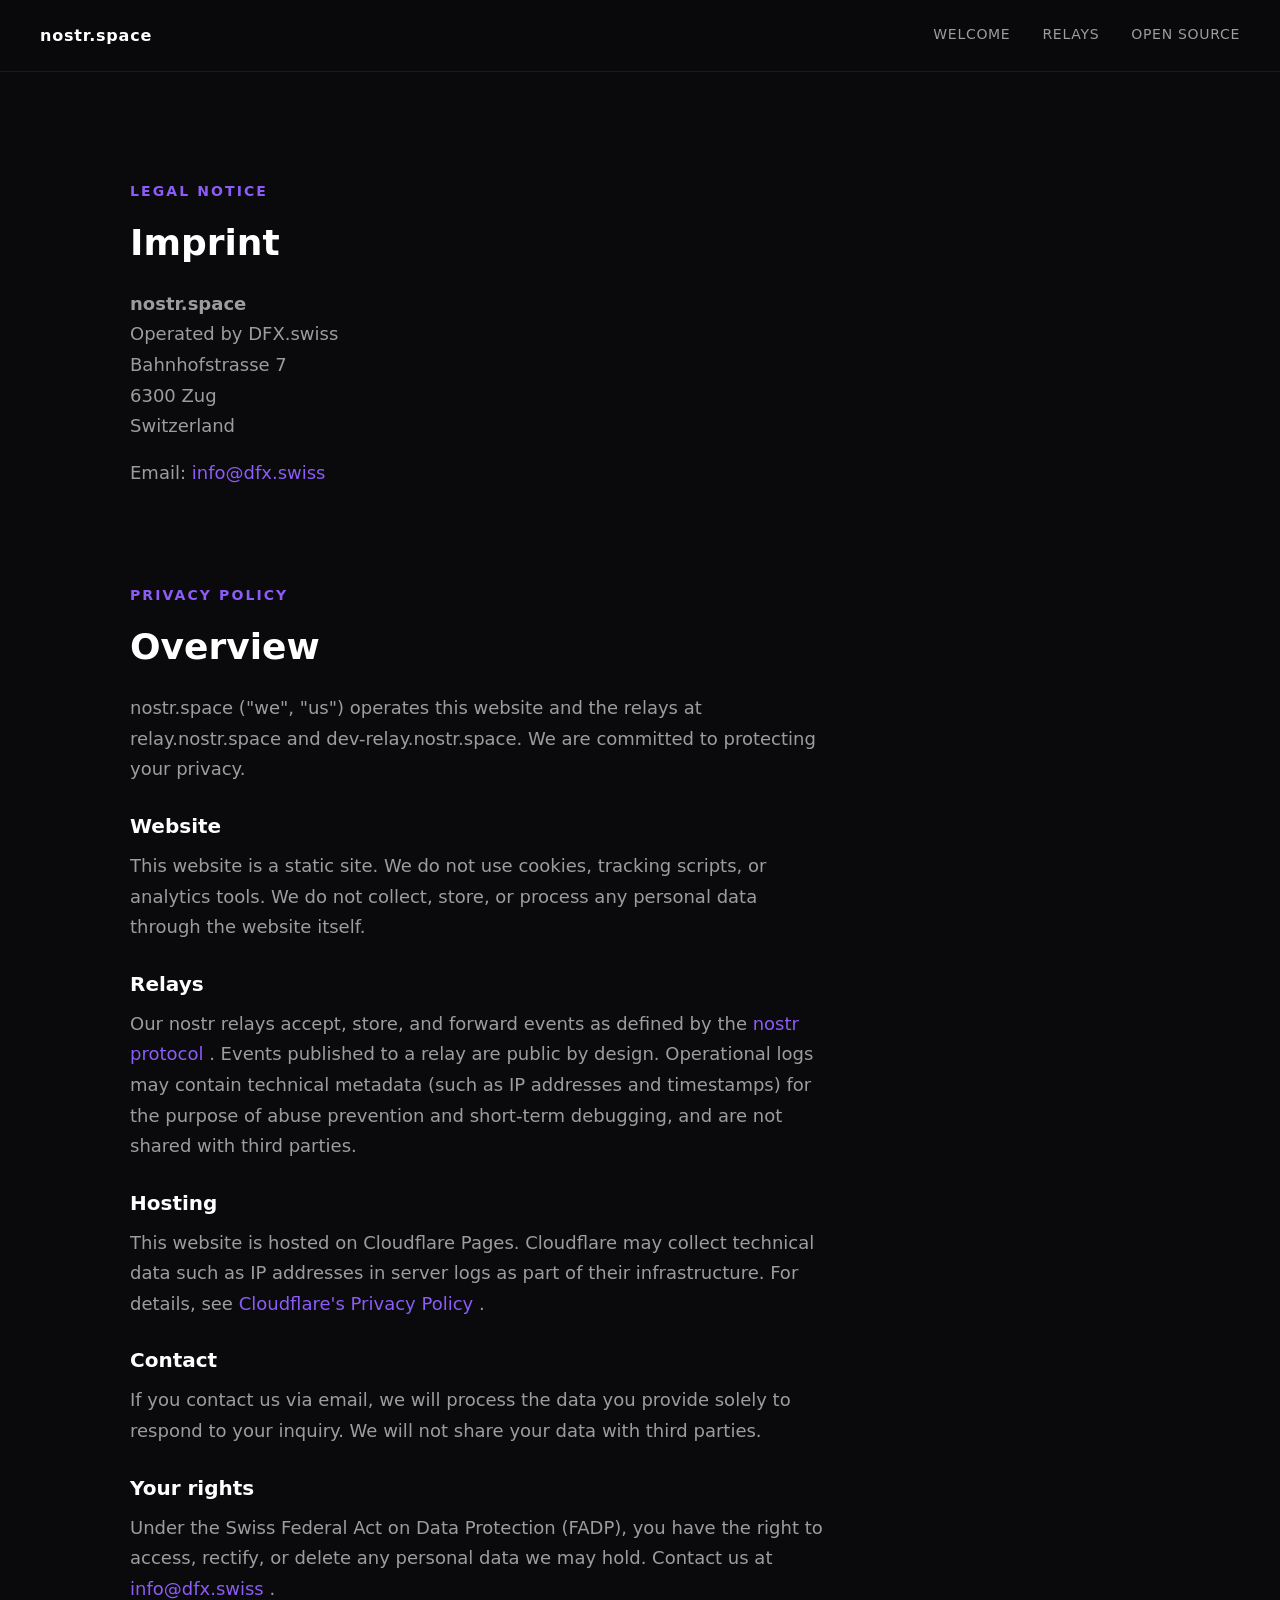
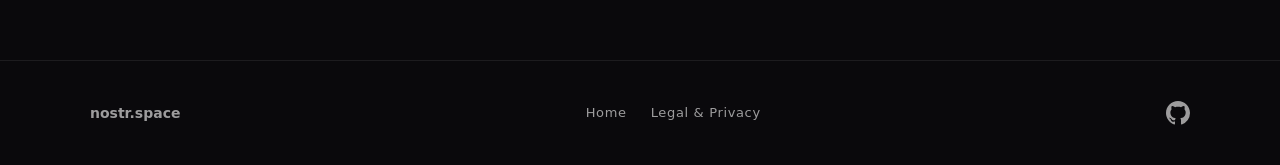
==== legal.html @ 6491a893 "chore: initial website scaffold Static HTML/CSS landing page for nostr.space.  - Hero welcome + Rela" ====
<!doctype html>
<html lang="en">
    <head>
        <meta charset="utf-8" />
        <meta name="viewport" content="width=device-width, initial-scale=1" />
        <title>Legal Notice & Privacy — nostr.space</title>
        <meta property="og:title" content="Legal Notice & Privacy — nostr.space" />
        <meta property="og:description" content="Legal notice and privacy policy of nostr.space." />
        <meta name="twitter:card" content="summary" />
        <meta name="twitter:title" content="Legal Notice & Privacy — nostr.space" />
        <meta name="twitter:description" content="Legal notice and privacy policy of nostr.space." />
        <link rel="canonical" href="https://nostr.space/legal.html" />
        <link rel="stylesheet" type="text/css" href="style.css" />
        <link rel="icon" type="image/svg+xml" href="assets/favicon.svg" />
    </head>

    <body>
        <header class="fade-in">
            <a href="/" class="logo-link">
                <span class="logo-text">nostr.space</span>
            </a>
            <nav>
                <a href="/#welcome">Welcome</a>
                <a href="/#relays">Relays</a>
                <a href="/#open-source">Open Source</a>
            </nav>
            <button class="nav-toggle" aria-label="Menu">
                <span></span>
                <span></span>
                <span></span>
            </button>
        </header>

        <main class="legal-page">
            <section>
                <h1>Legal Notice</h1>
                <h2>Imprint</h2>
                <p>
                    <strong>nostr.space</strong>
                    <br />
                    Operated by DFX.swiss
                    <br />
                    Bahnhofstrasse 7
                    <br />
                    6300 Zug
                    <br />
                    Switzerland
                </p>
                <p>
                    Email:
                    <a href="mailto:info@dfx.swiss">info@dfx.swiss</a>
                </p>
            </section>

            <section>
                <h1>Privacy Policy</h1>
                <h2>Overview</h2>
                <p>
                    nostr.space ("we", "us") operates this website and the relays at relay.nostr.space and
                    dev-relay.nostr.space. We are committed to protecting your privacy.
                </p>

                <h3>Website</h3>
                <p>
                    This website is a static site. We do not use cookies, tracking scripts, or analytics tools. We do
                    not collect, store, or process any personal data through the website itself.
                </p>

                <h3>Relays</h3>
                <p>
                    Our nostr relays accept, store, and forward events as defined by the
                    <a href="https://github.com/nostr-protocol/nips" target="_blank" rel="noopener">nostr protocol</a>
                    . Events published to a relay are public by design. Operational logs may contain technical metadata
                    (such as IP addresses and timestamps) for the purpose of abuse prevention and short-term debugging,
                    and are not shared with third parties.
                </p>

                <h3>Hosting</h3>
                <p>
                    This website is hosted on Cloudflare Pages. Cloudflare may collect technical data such as IP
                    addresses in server logs as part of their infrastructure. For details, see
                    <a href="https://www.cloudflare.com/privacypolicy/" target="_blank" rel="noopener">
                        Cloudflare's Privacy Policy
                    </a>
                    .
                </p>

                <h3>Contact</h3>
                <p>
                    If you contact us via email, we will process the data you provide solely to respond to your inquiry.
                    We will not share your data with third parties.
                </p>

                <h3>Your rights</h3>
                <p>
                    Under the Swiss Federal Act on Data Protection (FADP), you have the right to access, rectify, or
                    delete any personal data we may hold. Contact us at
                    <a href="mailto:info@dfx.swiss">info@dfx.swiss</a>
                    .
                </p>
            </section>
        </main>

        <footer>
            <div class="footer-content">
                <span class="footer-name">nostr.space</span>
                <nav class="footer-nav">
                    <a href="/">Home</a>
                    <a href="/legal.html">Legal & Privacy</a>
                </nav>
                <a href="https://github.com/NOSTRSpace" class="footer-social" aria-label="GitHub">
                    <svg width="24" height="24" viewBox="0 0 24 24" fill="currentColor">
                        <path
                            d="M12 0C5.37 0 0 5.37 0 12c0 5.31 3.435 9.795 8.205 11.385.6.105.825-.255.825-.57 0-.285-.015-1.23-.015-2.235-3.015.555-3.795-.735-4.035-1.41-.135-.345-.72-1.41-1.23-1.695-.42-.225-1.02-.78-.015-.795.945-.015 1.62.87 1.845 1.23 1.08 1.815 2.805 1.305 3.495.99.105-.78.42-1.305.765-1.605-2.67-.3-5.46-1.335-5.46-5.925 0-1.305.465-2.385 1.23-3.225-.12-.3-.54-1.53.12-3.18 0 0 1.005-.315 3.3 1.23.96-.27 1.98-.405 3-.405s2.04.135 3 .405c2.295-1.56 3.3-1.23 3.3-1.23.66 1.65.24 2.88.12 3.18.765.84 1.23 1.905 1.23 3.225 0 4.605-2.805 5.625-5.475 5.925.435.375.81 1.095.81 2.22 0 1.605-.015 2.895-.015 3.3 0 .315.225.69.825.57A12.02 12.02 0 0024 12c0-6.63-5.37-12-12-12z"
                        />
                    </svg>
                </a>
            </div>
        </footer>

        <script>
            document.querySelector('.nav-toggle').addEventListener('click', function () {
                document.querySelector('header nav').classList.toggle('open');
            });
        </script>
    </body>
</html>
---- style.css ----
:root {
    --color-bg: #0a090c;
    --color-surface: #13121a;
    --color-text: #ffffff;
    --color-text-secondary: rgba(255, 255, 255, 0.6);
    --color-accent: #8b5cf6;
    --color-accent-dim: rgba(139, 92, 246, 0.15);
    --color-border: rgba(255, 255, 255, 0.08);
    --font: -apple-system, system-ui, BlinkMacSystemFont, 'Segoe UI', Roboto, Helvetica, Arial, sans-serif;
    --font-mono: ui-monospace, SFMono-Regular, 'SF Mono', Menlo, Monaco, Consolas, monospace;
    --text-size: 18px;
    --line-height: 1.7;
    --max-width: 1100px;
}

/* Reset */
*,
*::before,
*::after {
    box-sizing: border-box;
    margin: 0;
    padding: 0;
}

html {
    background: var(--color-bg);
    scroll-behavior: smooth;
}

body {
    font-family: var(--font);
    font-size: var(--text-size);
    line-height: var(--line-height);
    color: var(--color-text);
    -webkit-font-smoothing: antialiased;
    text-rendering: optimizeLegibility;
    overflow-x: hidden;
}

a {
    color: var(--color-accent);
    text-decoration: none;
    transition: opacity 0.2s;
}

a:hover {
    opacity: 0.8;
}

/* ============ Header ============ */

header {
    position: fixed;
    top: 0;
    left: 0;
    right: 0;
    z-index: 100;
    display: flex;
    align-items: center;
    justify-content: space-between;
    padding: 20px 40px;
    background: rgba(10, 9, 12, 0.85);
    backdrop-filter: blur(20px);
    -webkit-backdrop-filter: blur(20px);
    border-bottom: 1px solid var(--color-border);
}

.logo-link {
    text-decoration: none;
}

.logo-text {
    font-size: 16px;
    font-weight: 700;
    letter-spacing: 0.05em;
    color: var(--color-text);
}

header nav {
    display: flex;
    gap: 32px;
    align-items: center;
}

header nav a {
    color: var(--color-text-secondary);
    font-size: 14px;
    font-weight: 500;
    letter-spacing: 0.05em;
    text-transform: uppercase;
    transition: color 0.2s;
}

header nav a:hover {
    color: var(--color-text);
    opacity: 1;
}

.nav-toggle {
    display: none;
    flex-direction: column;
    gap: 5px;
    background: none;
    border: none;
    cursor: pointer;
    padding: 4px;
}

.nav-toggle span {
    display: block;
    width: 24px;
    height: 2px;
    background: var(--color-text);
    transition: transform 0.2s;
}

/* ============ Hero ============ */

.hero {
    position: relative;
    display: flex;
    align-items: center;
    justify-content: center;
    min-height: 100vh;
    padding: 120px 40px 80px;
    text-align: center;
    overflow: hidden;
}

.glow {
    position: absolute;
    top: 50%;
    left: 50%;
    transform: translate(-50%, -50%);
    width: 600px;
    height: 600px;
    background: radial-gradient(circle, rgba(139, 92, 246, 0.12) 0%, transparent 70%);
    border-radius: 50%;
    pointer-events: none;
}

.headline {
    position: relative;
    max-width: 800px;
}

.headline h1 {
    font-size: clamp(36px, 6vw, 64px);
    font-weight: 700;
    line-height: 1.15;
    letter-spacing: -0.02em;
    margin-bottom: 24px;
}

.headline p {
    font-size: clamp(16px, 2vw, 20px);
    color: var(--color-text-secondary);
    max-width: 600px;
    margin: 0 auto 40px;
    line-height: 1.6;
}

/* ============ Buttons ============ */

.button {
    display: inline-flex;
    align-items: center;
    padding: 0 28px;
    height: 44px;
    border-radius: 24px;
    border: 1px solid var(--color-accent);
    color: var(--color-accent);
    font-size: 14px;
    font-weight: 600;
    letter-spacing: 0.1em;
    text-transform: uppercase;
    text-decoration: none;
    background: transparent;
    cursor: pointer;
    transition:
        background 0.2s,
        color 0.2s;
}

.button:hover {
    background: var(--color-accent);
    color: var(--color-bg);
    opacity: 1;
}

/* ============ Main Sections ============ */

main {
    max-width: var(--max-width);
    margin: 0 auto;
    padding: 0 40px;
}

section {
    padding: 100px 0;
    border-top: 1px solid var(--color-border);
}

section h1 {
    font-size: 14px;
    font-weight: 600;
    letter-spacing: 0.15em;
    text-transform: uppercase;
    color: var(--color-accent);
    margin-bottom: 16px;
}

section h2 {
    font-size: clamp(24px, 3.5vw, 36px);
    font-weight: 700;
    line-height: 1.25;
    margin-bottom: 24px;
    max-width: 700px;
}

section p {
    color: var(--color-text-secondary);
    max-width: 700px;
    margin-bottom: 16px;
}

section h3 {
    font-size: 20px;
    font-weight: 600;
    margin-bottom: 8px;
}

/* ============ Relay Grid ============ */

.relay-grid {
    display: grid;
    grid-template-columns: repeat(auto-fill, minmax(320px, 1fr));
    gap: 20px;
    margin-top: 40px;
}

.relay-card {
    background: var(--color-surface);
    border: 1px solid var(--color-border);
    border-radius: 12px;
    padding: 32px;
    transition: border-color 0.2s;
    text-decoration: none;
    color: inherit;
    display: block;
    cursor: pointer;
}

.relay-card:hover {
    border-color: rgba(139, 92, 246, 0.4);
}

.relay-card h3 {
    margin-bottom: 12px;
    font-family: var(--font-mono);
    font-size: 18px;
}

.relay-card code {
    display: inline-block;
    font-family: var(--font-mono);
    font-size: 13px;
    color: var(--color-text);
    background: rgba(255, 255, 255, 0.04);
    border: 1px solid var(--color-border);
    border-radius: 6px;
    padding: 4px 10px;
    margin-bottom: 16px;
}

.relay-card p {
    font-size: 15px;
    line-height: 1.6;
    margin-bottom: 0;
}

.relay-badge {
    display: inline-block;
    font-size: 11px;
    font-weight: 600;
    letter-spacing: 0.1em;
    text-transform: uppercase;
    color: var(--color-accent);
    background: var(--color-accent-dim);
    border-radius: 999px;
    padding: 4px 10px;
    margin-bottom: 14px;
}

.relay-badge.dev {
    color: var(--color-text-secondary);
    background: rgba(255, 255, 255, 0.06);
}

/* ============ Contact / Open Source ============ */

#open-source {
    text-align: center;
}

#open-source h2,
#open-source p {
    max-width: 600px;
    margin-left: auto;
    margin-right: auto;
}

#open-source p {
    margin-bottom: 32px;
}

.contact-links {
    display: flex;
    justify-content: center;
    gap: 16px;
    flex-wrap: wrap;
}

/* ============ Footer ============ */

footer {
    border-top: 1px solid var(--color-border);
    padding: 40px;
    margin-top: 0;
}

.footer-content {
    max-width: var(--max-width);
    margin: 0 auto;
    display: flex;
    align-items: center;
    justify-content: space-between;
}

.footer-name {
    font-size: 14px;
    font-weight: 600;
    color: var(--color-text-secondary);
}

.footer-nav {
    display: flex;
    gap: 24px;
}

.footer-nav a {
    color: var(--color-text-secondary);
    font-size: 13px;
    letter-spacing: 0.05em;
}

.footer-nav a:hover {
    color: var(--color-text);
}

.footer-social {
    color: var(--color-text-secondary);
    transition: color 0.2s;
    display: flex;
}

.footer-social:hover {
    color: var(--color-text);
    opacity: 1;
}

/* ============ Legal Page ============ */

.legal-page {
    max-width: var(--max-width);
    margin: 0 auto;
    padding: 120px 40px 0;
}

.legal-page section {
    border-top: none;
    padding: 40px 0;
}

.legal-page section:first-child {
    padding-top: 60px;
}

.legal-page h3 {
    margin-top: 24px;
}

/* ============ Animations ============ */

.fade-in {
    animation: fadeIn 1.5s ease both;
}

.slide-up {
    animation: slideUp 0.8s ease both;
}

.delay-300 {
    animation-delay: 0.3s;
}

.delay-600 {
    animation-delay: 0.6s;
}

@keyframes fadeIn {
    from {
        opacity: 0;
    }
    to {
        opacity: 1;
    }
}

@keyframes slideUp {
    from {
        opacity: 0;
        transform: translateY(30px);
    }
    to {
        opacity: 1;
        transform: translateY(0);
    }
}

/* ============ Reduced Motion ============ */

@media (prefers-reduced-motion: reduce) {
    .fade-in,
    .slide-up,
    .delay-300,
    .delay-600 {
        animation: none !important;
        opacity: 1 !important;
        transform: none !important;
    }
}

/* ============ Responsive ============ */

@media (max-width: 640px) {
    header {
        padding: 16px 24px;
    }

    header nav {
        display: none;
        position: absolute;
        top: 100%;
        left: 0;
        right: 0;
        flex-direction: column;
        background: rgba(10, 9, 12, 0.95);
        backdrop-filter: blur(20px);
        -webkit-backdrop-filter: blur(20px);
        padding: 24px;
        gap: 20px;
        border-bottom: 1px solid var(--color-border);
    }

    header nav.open {
        display: flex;
    }

    .nav-toggle {
        display: flex;
    }

    .hero {
        padding: 100px 24px 60px;
        min-height: 90vh;
    }

    main {
        padding: 0 24px;
    }

    section {
        padding: 60px 0;
    }

    .relay-grid {
        grid-template-columns: 1fr;
    }

    footer {
        padding: 32px 24px;
    }

    .footer-content {
        flex-direction: column;
        gap: 16px;
        text-align: center;
    }
}
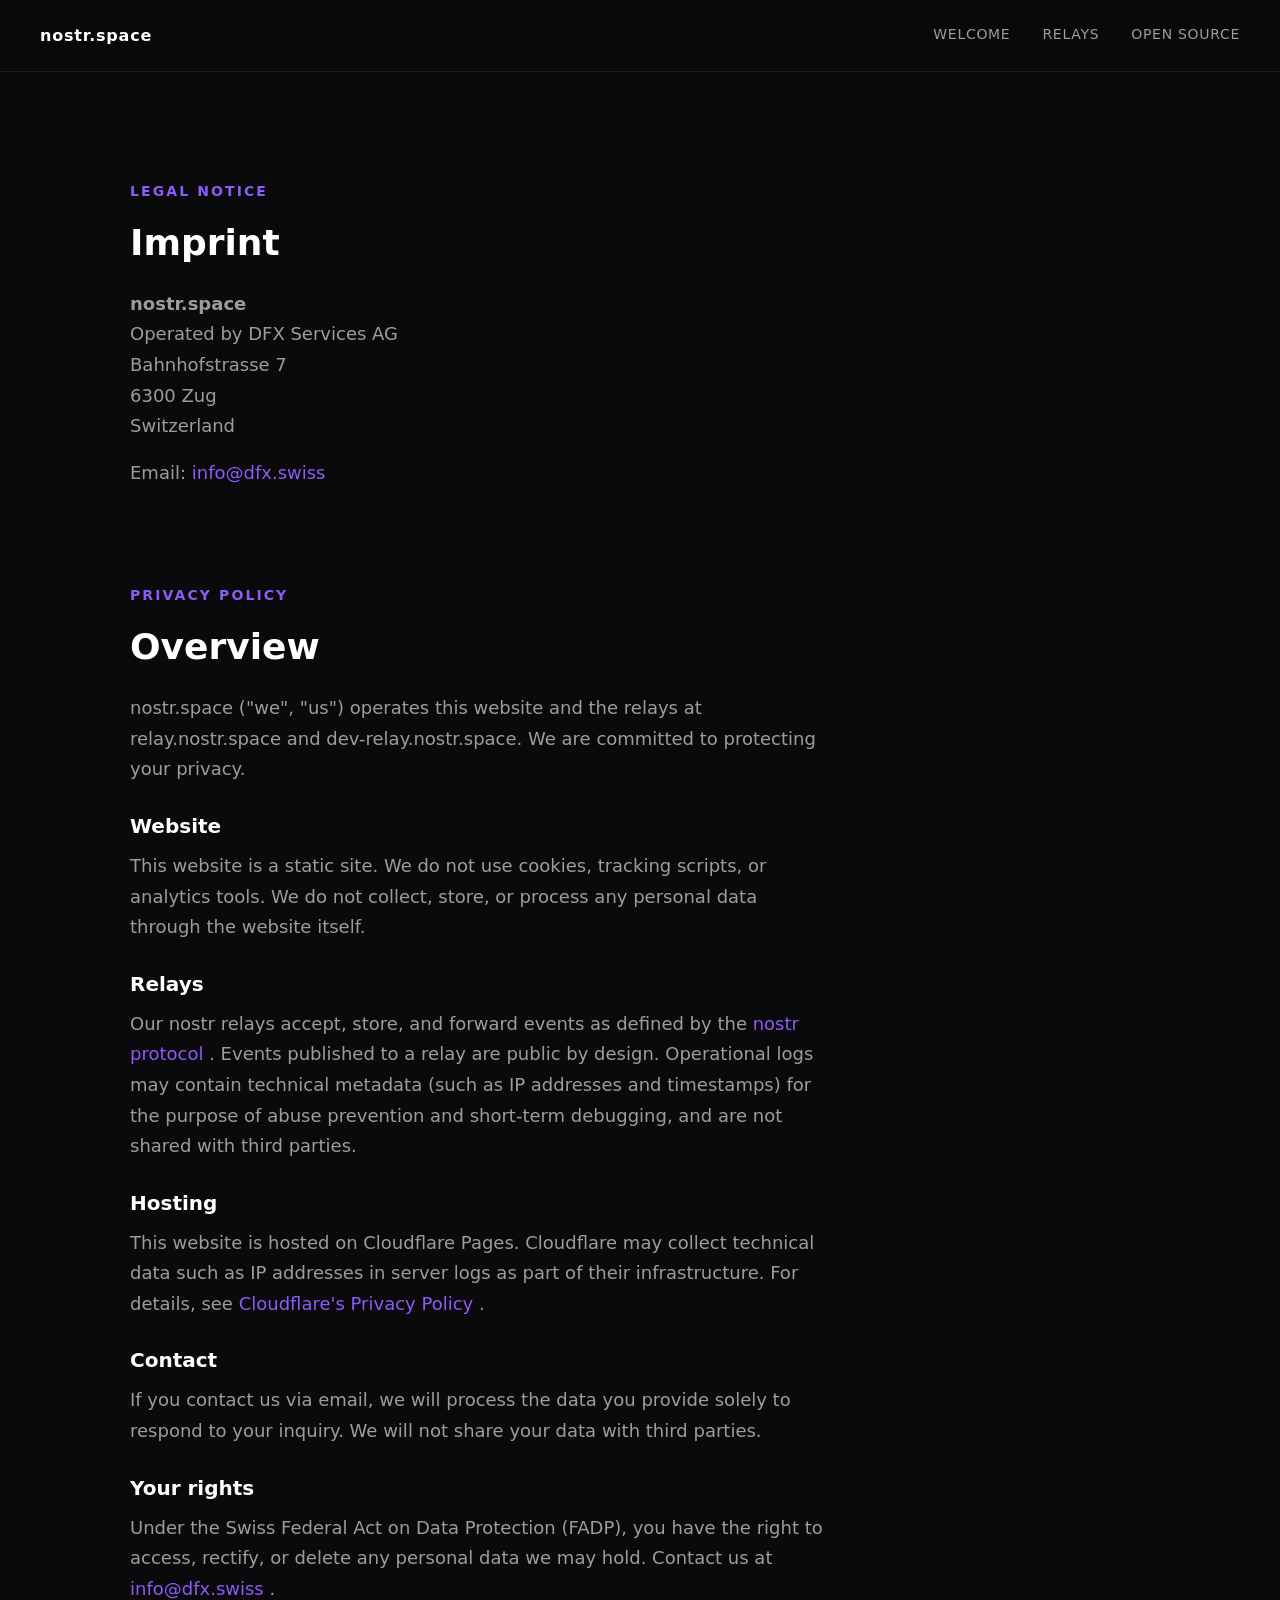
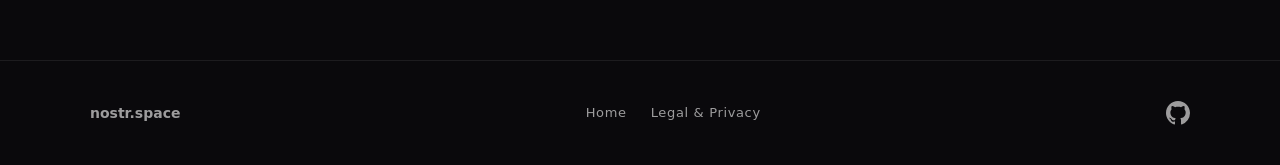
==== commit afdca896: "fix(legal): operator is DFX Services AG, not DFX.swiss" ====
--- a/legal.html
+++ b/legal.html
@@ -38,7 +38,7 @@
                 <p>
                     <strong>nostr.space</strong>
                     <br />
-                    Operated by DFX.swiss
+                    Operated by DFX Services AG
                     <br />
                     Bahnhofstrasse 7
                     <br />
